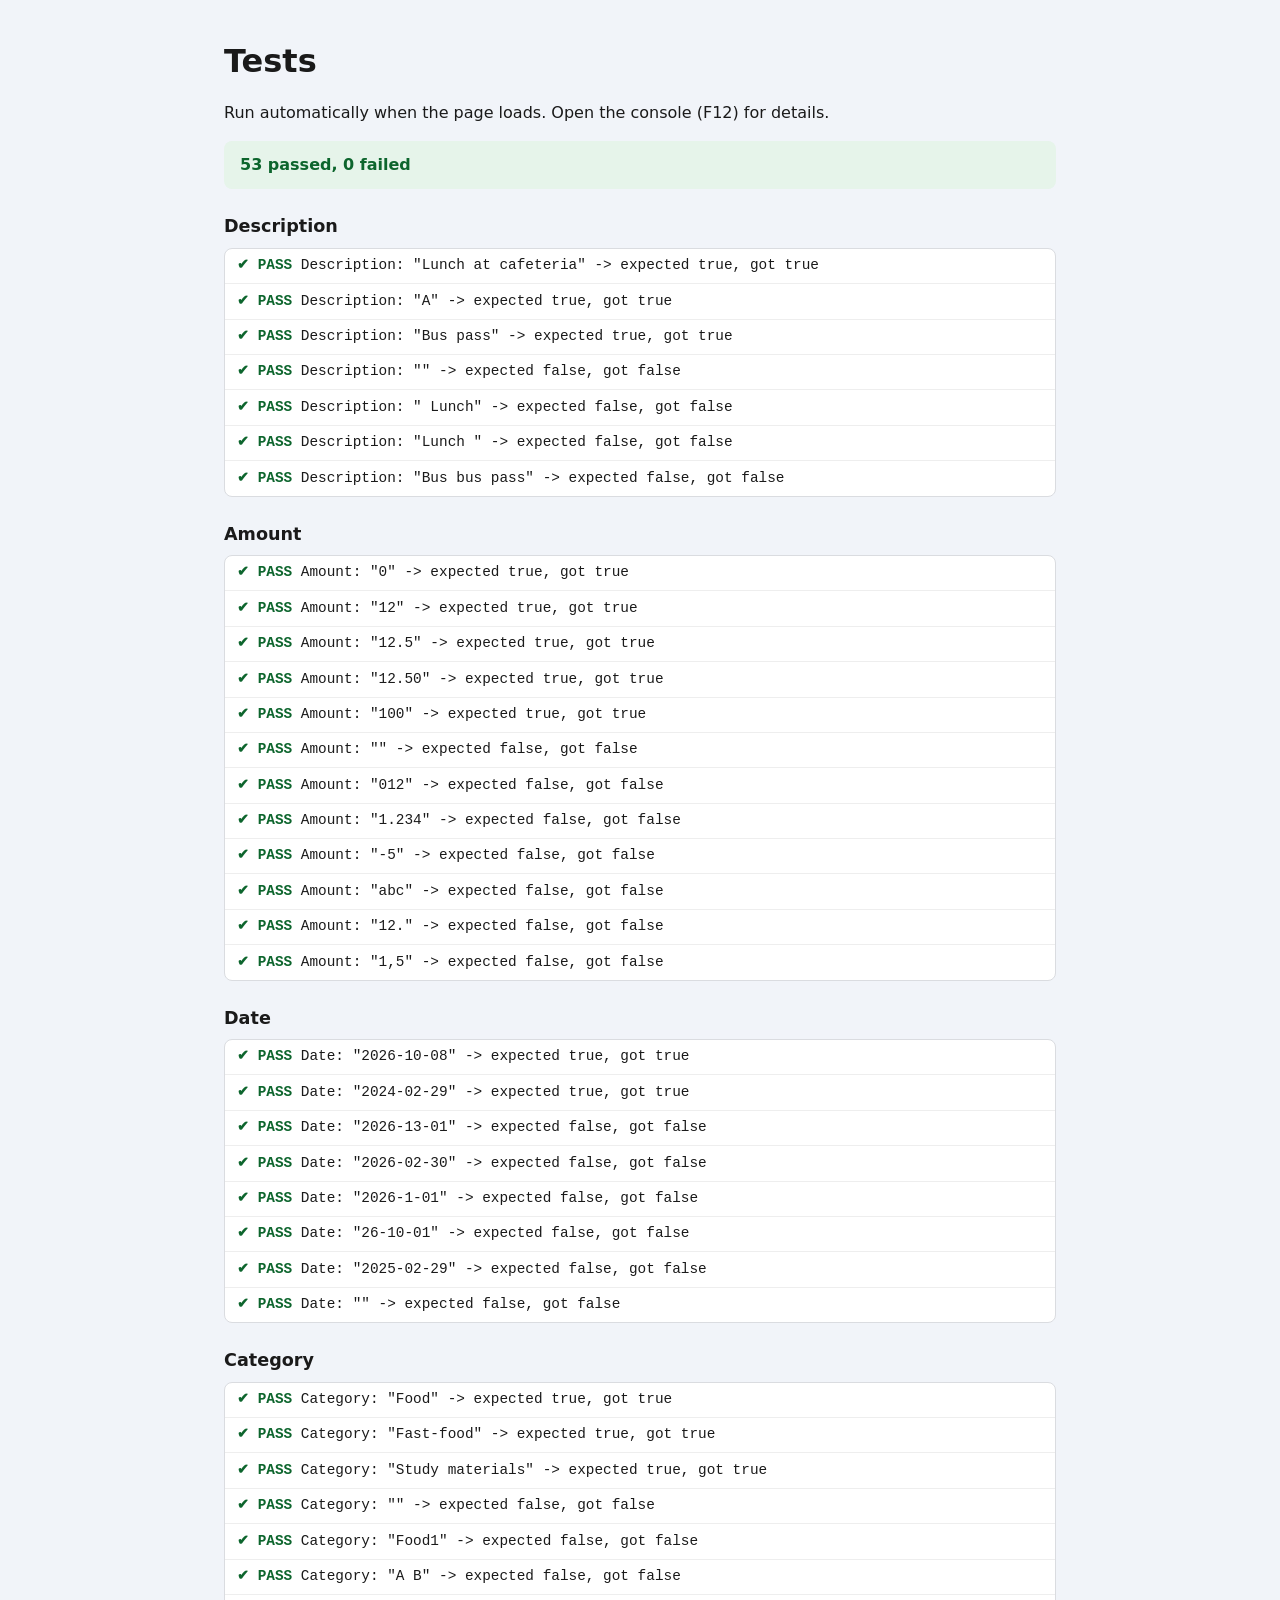
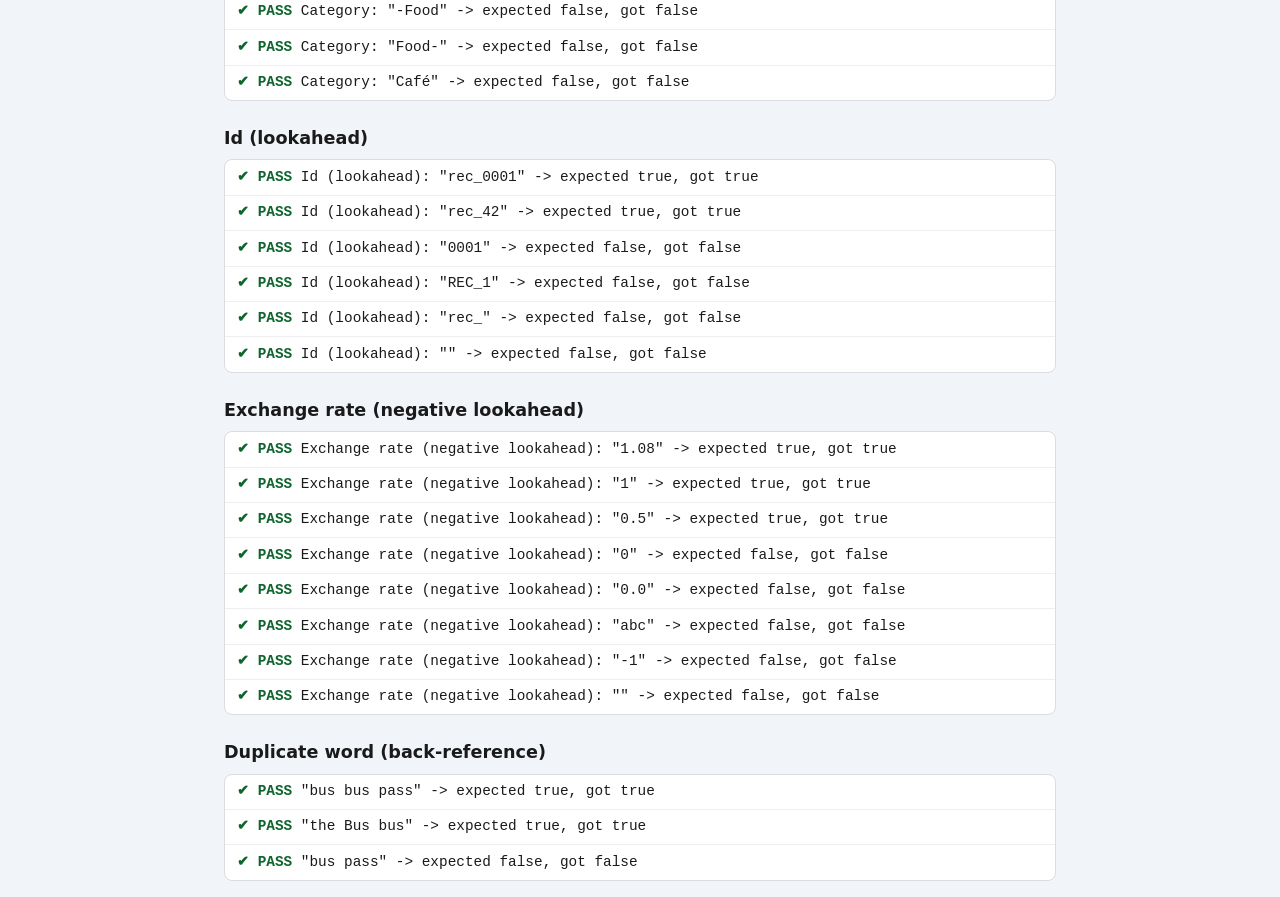
==== tests.html @ 9dc3785d "style: improved Records and Add sections" ====
<!DOCTYPE html>
<html lang="en">
<head>
    <meta charset="UTF-8">
    <meta name="viewport" content="width=device-width, initial-scale=1.0">
    <title>Expense Tracker - Tests</title>
    <style>
        body { font-family: system-ui, sans-serif; max-width: 52rem; margin: 0 auto; padding: 1rem; line-height: 1.5; color: #1a1a1a; background: #f1f4f9; }
        h1 { margin-bottom: 0.25rem; }
        h2 { margin: 1.5rem 0 0.5rem; font-size: 1.1rem; }
        #summary { padding: 0.75rem 1rem; border-radius: 8px; font-weight: 700; }
        #summary.pass { background: #e6f4ea; color: #0d652d; }
        #summary.fail { background: #fce8e6; color: #b3261e; }
        ul { list-style: none; padding: 0; margin: 0; background: #fff; border: 1px solid #dadce0; border-radius: 8px; }
        li { padding: 0.4rem 0.75rem; border-top: 1px solid #eee; font-family: ui-monospace, monospace; font-size: 0.9rem; }
        li:first-child { border-top: 0; }
        .ok::before { content: "\2714  PASS  "; color: #0d652d; font-weight: 700; }
        .ko::before { content: "\2718  FAIL  "; color: #b3261e; font-weight: 700; }
        .ko { background: #fff5f4; }
    </style>
</head>
<body>
    <h1>Tests</h1>
    <p>Run automatically when the page loads. Open the console (F12) for details.</p>
    <p id="summary" role="status" aria-live="polite">Running...</p>
    <div id="results"></div>

    <script type="module">
        import {
            RE, validateDescription, validateAmount, validateDate,
            validateCategory, validateId, validateRate
        } from './scripts/validators.js';

        let passed = 0;
        let failed = 0;
        const results = document.querySelector('#results');

        function group(title) {
            const h = document.createElement('h2');
            h.textContent = title;
            const ul = document.createElement('ul');
            results.append(h, ul);
            return ul;
        }

        function check(list, label, actual, expected) {
            const good = actual === expected;
            good ? passed++ : failed++;
            const li = document.createElement('li');
            li.className = good ? 'ok' : 'ko';
            li.textContent = `${label} -> expected ${expected}, got ${actual}`;
            list.append(li);
            if (!good) console.error('FAIL:', label);
        }

        // [fn, title, validValues, invalidValues]
        const suites = [
            [validateDescription, 'Description', ['Lunch at cafeteria', 'A', 'Bus pass'], ['', ' Lunch', 'Lunch ', 'Bus bus pass']],
            [validateAmount, 'Amount', ['0', '12', '12.5', '12.50', '100'], ['', '012', '1.234', '-5', 'abc', '12.', '1,5']],
            [validateDate, 'Date', ['2026-10-08', '2024-02-29'], ['2026-13-01', '2026-02-30', '2026-1-01', '26-10-01', '2025-02-29', '']],
            [validateCategory, 'Category', ['Food', 'Fast-food', 'Study materials'], ['', 'Food1', 'A  B', '-Food', 'Food-', 'Caf\u00e9']],
            [validateId, 'Id (lookahead)', ['rec_0001', 'rec_42'], ['0001', 'REC_1', 'rec_', '']],
            [validateRate, 'Exchange rate (negative lookahead)', ['1.08', '1', '0.5'], ['0', '0.0', 'abc', '-1', '']],
        ];

        for (const [fn, title, valid, invalid] of suites) {
            const list = group(title);
            valid.forEach((v) => check(list, `${title}: "${v}"`, fn(v).valid, true));
            invalid.forEach((v) => check(list, `${title}: "${v}"`, fn(v).valid, false));
        }

        const dup = group('Duplicate word (back-reference)');
        check(dup, '"bus bus pass"', RE.duplicateWord.test('bus bus pass'), true);
        check(dup, '"the Bus bus"', RE.duplicateWord.test('the Bus bus'), true);
        check(dup, '"bus pass"', RE.duplicateWord.test('bus pass'), false);

        const summary = document.querySelector('#summary');
        summary.textContent = `${passed} passed, ${failed} failed`;
        summary.className = failed === 0 ? 'pass' : 'fail';
    </script>
</body>
</html>
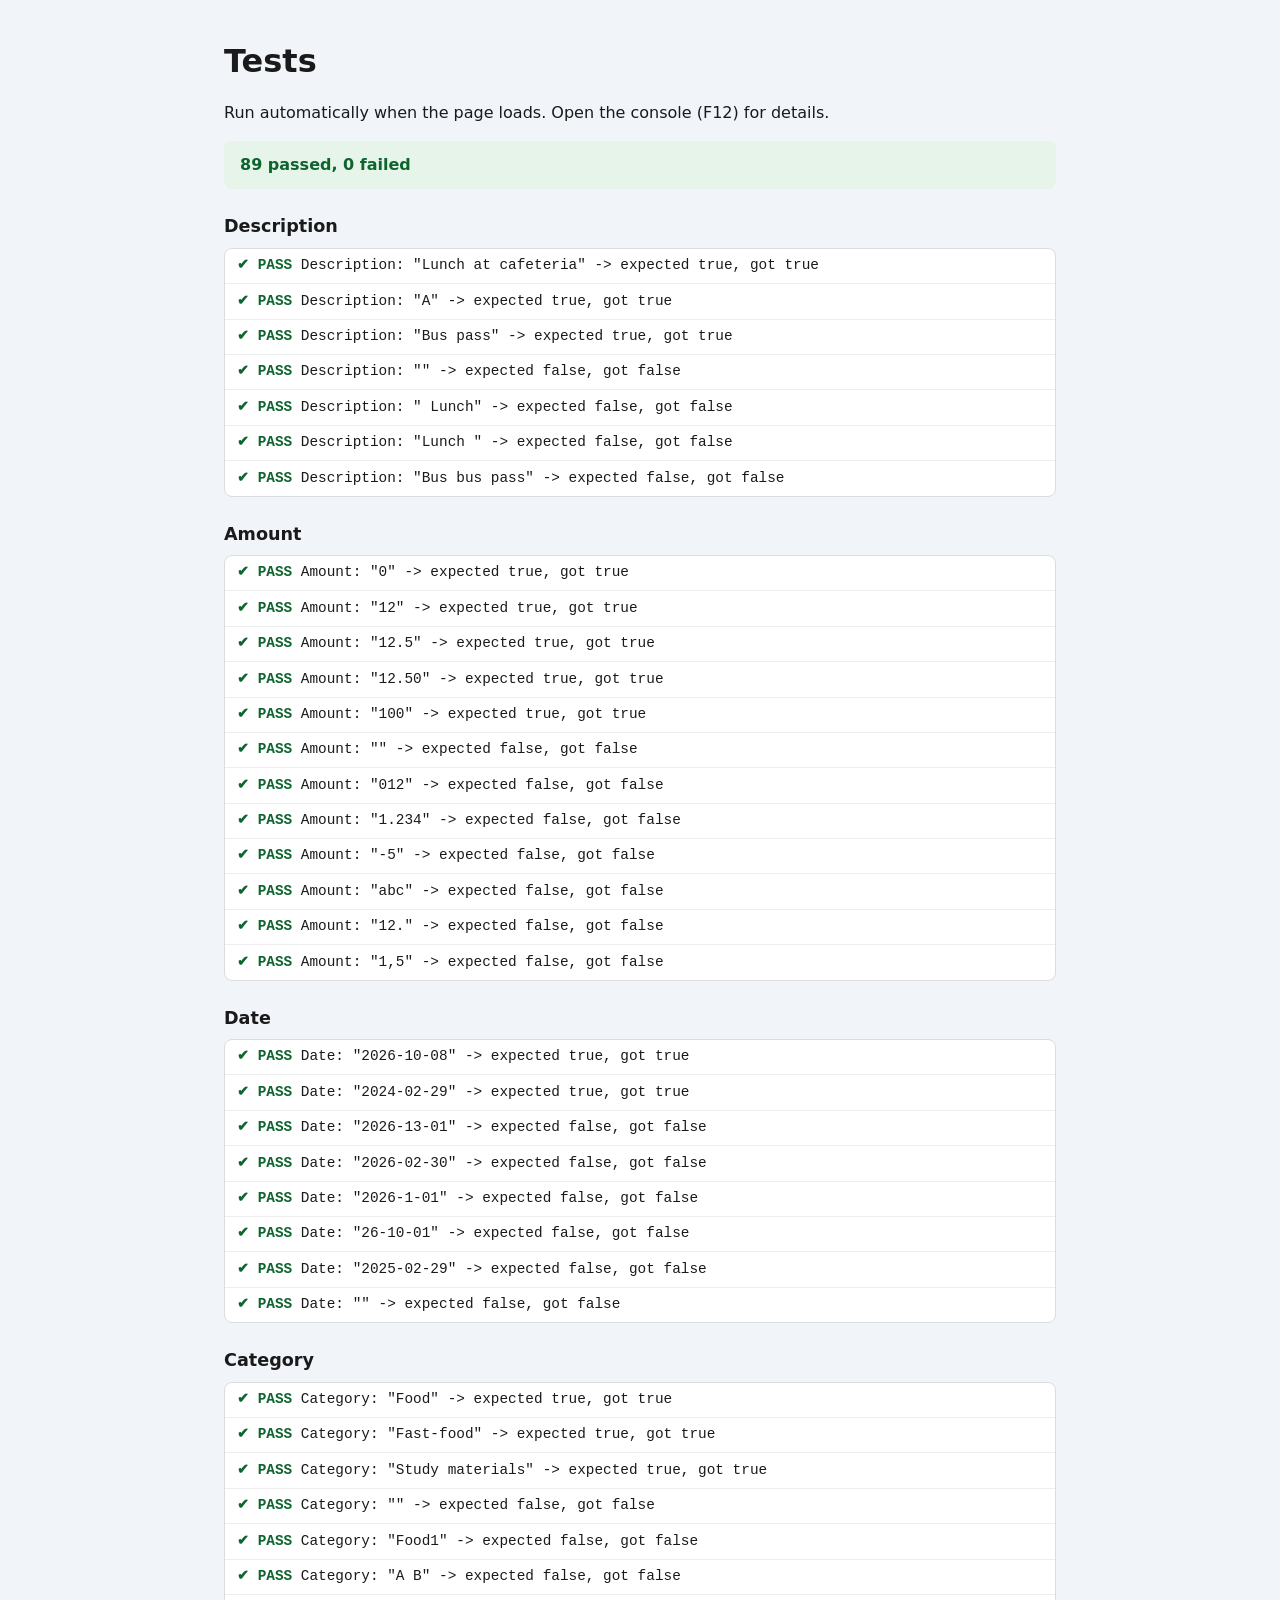
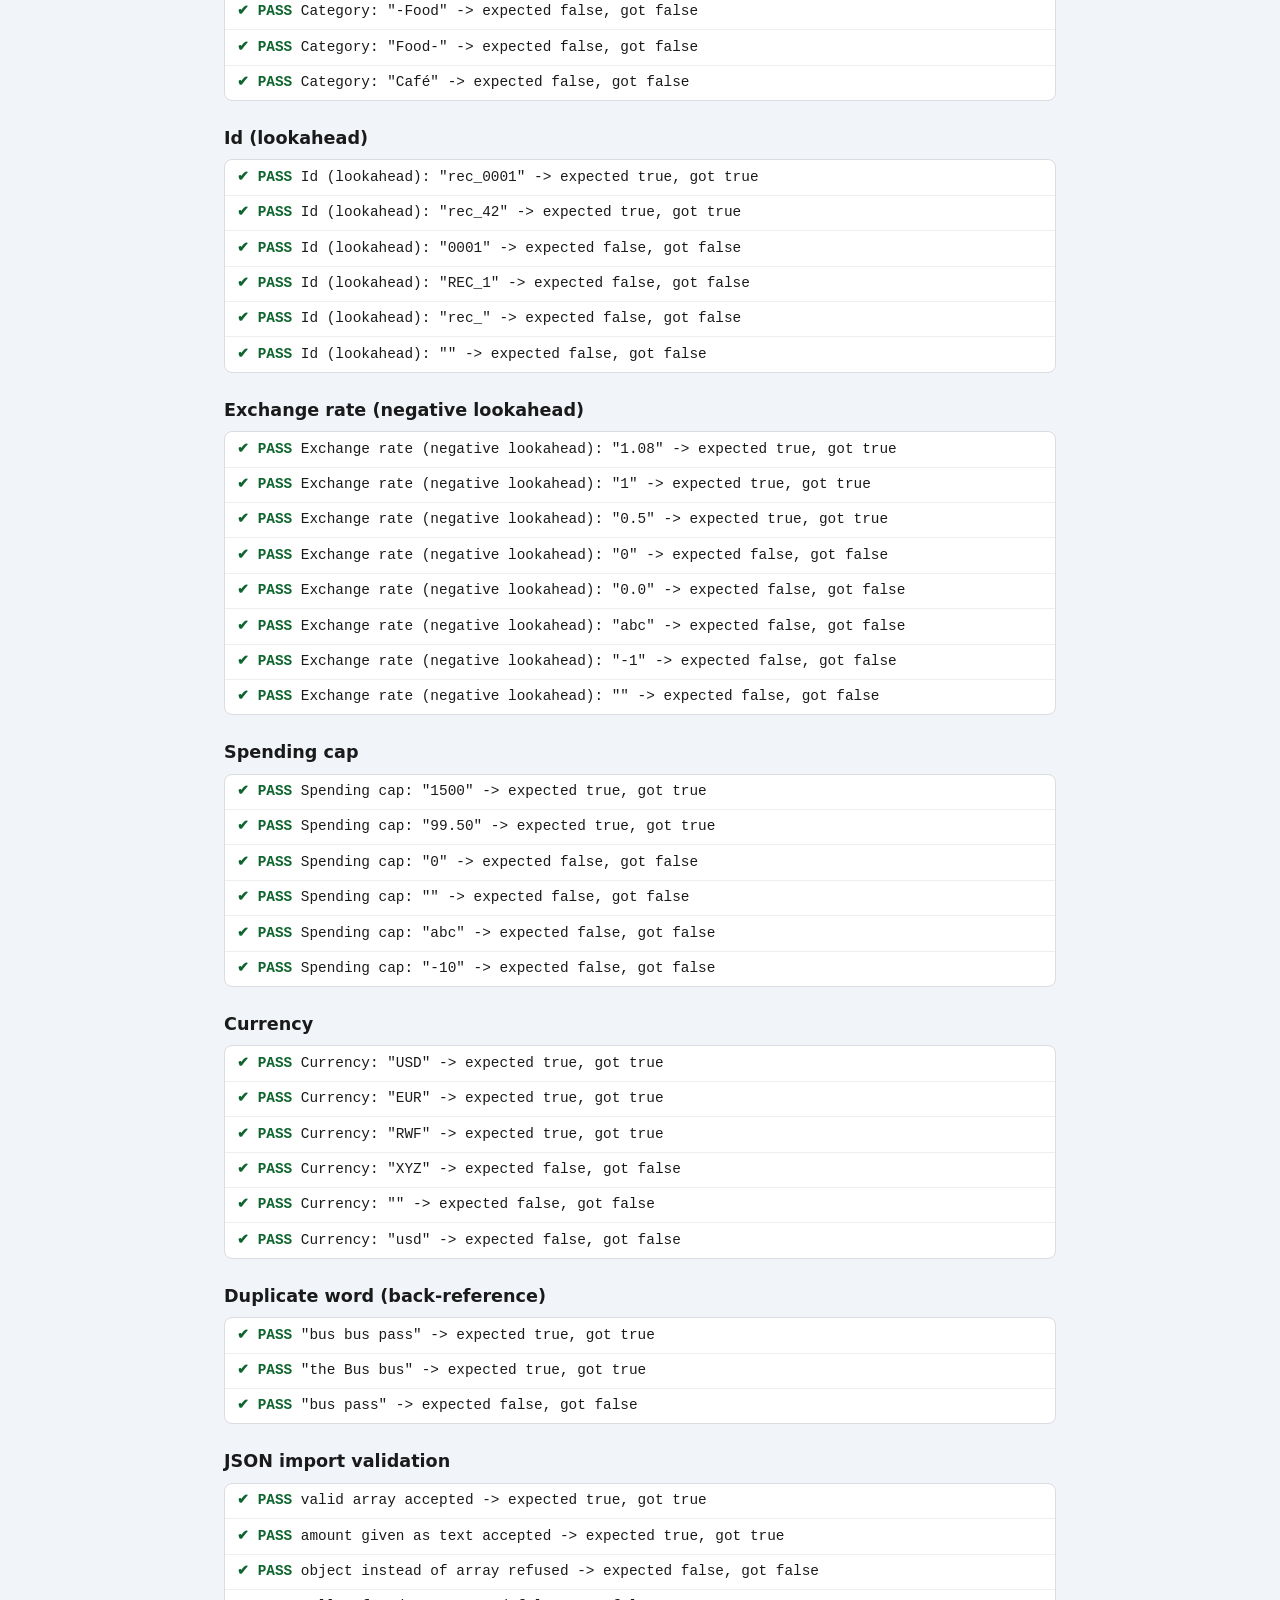
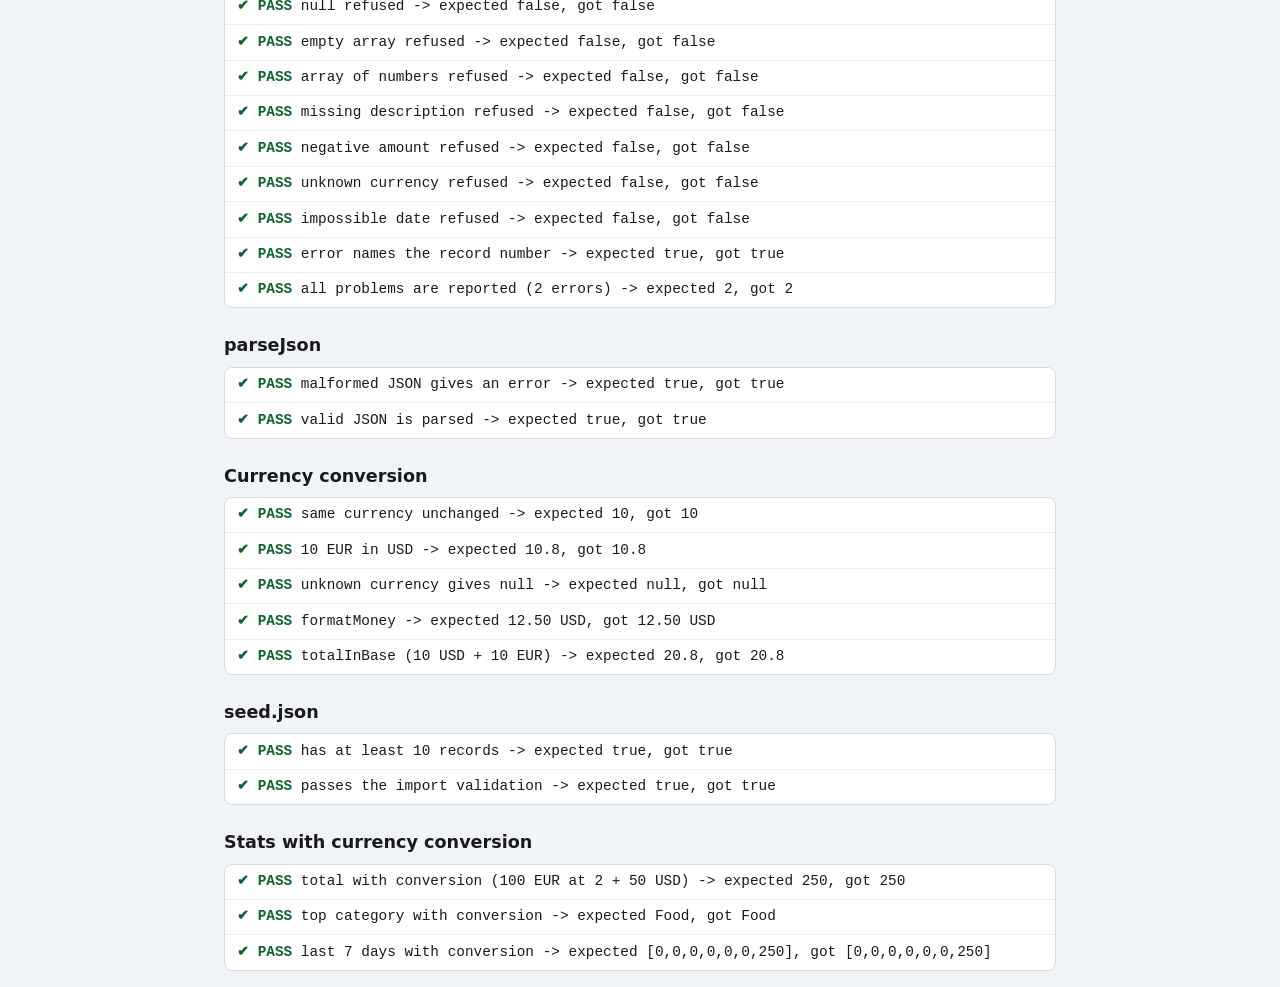
==== commit 568b86d1: ": Finalizatio (M7)" ====
--- a/tests.html
+++ b/tests.html
@@ -28,9 +28,11 @@
     <script type="module">
         import {
             RE, validateDescription, validateAmount, validateDate,
-            validateCategory, validateId, validateRate
+            validateCategory, validateId, validateRate, validateCap,
+            validateCurrency, validateImport
         } from './scripts/validators.js';
-
+        import { parseJson, DEFAULT_SETTINGS } from './scripts/storage.js'
+        import { convert, formatMoney, totalInBase } from './scripts/currency.js'
         let passed = 0;
         let failed = 0;
         const results = document.querySelector('#results');
@@ -53,7 +55,6 @@
             if (!good) console.error('FAIL:', label);
         }
 
-        // [fn, title, validValues, invalidValues]
         const suites = [
             [validateDescription, 'Description', ['Lunch at cafeteria', 'A', 'Bus pass'], ['', ' Lunch', 'Lunch ', 'Bus bus pass']],
             [validateAmount, 'Amount', ['0', '12', '12.5', '12.50', '100'], ['', '012', '1.234', '-5', 'abc', '12.', '1,5']],
@@ -61,6 +62,8 @@
             [validateCategory, 'Category', ['Food', 'Fast-food', 'Study materials'], ['', 'Food1', 'A  B', '-Food', 'Food-', 'Caf\u00e9']],
             [validateId, 'Id (lookahead)', ['rec_0001', 'rec_42'], ['0001', 'REC_1', 'rec_', '']],
             [validateRate, 'Exchange rate (negative lookahead)', ['1.08', '1', '0.5'], ['0', '0.0', 'abc', '-1', '']],
+            [validateCap, 'Spending cap', ['1500', '99.50'], ['0', '', 'abc','-10',]],
+            [validateCurrency, 'Currency', ['USD', 'EUR', 'RWF'], ['XYZ', '', 'usd']],
         ];
 
         for (const [fn, title, valid, invalid] of suites) {
@@ -74,6 +77,61 @@
         check(dup, '"the Bus bus"', RE.duplicateWord.test('the Bus bus'), true);
         check(dup, '"bus pass"', RE.duplicateWord.test('bus pass'), false);
 
+        const imp = group('JSON import validation');
+        const good = { description: 'Lunch', amount: 12.5, currency: 'USD', category: 'Food', date: '2026-10-21' };
+        check(imp, 'valid array accepted', validateImport([good]).valid, true);
+        check(imp, 'amount given as text accepted', validateImport([{ ...good, amount: '12.50' }]).valid, true);
+        check(imp, 'object instead of array refused', validateImport({}).valid, false);
+        check(imp, 'null refused', validateImport(null).valid, false);
+        check(imp, 'empty array refused', validateImport([]).valid, false);
+        check(imp, 'array of numbers refused', validateImport([1, 2]).valid, false);
+        check(imp, 'missing description refused', validateImport([{ ...good, description: undefined }]).valid, false);
+        check(imp, 'negative amount refused', validateImport([{ ...good, amount: -5 }]).valid, false);
+        check(imp, 'unknown currency refused', validateImport([{ ...good, currency: 'XYZ' }]).valid, false);
+        check(imp, 'impossible date refused', validateImport([{ ...good, date: '2026-02-30' }]).valid, false);
+        check(imp, 'error names the record number',
+            validateImport([good, { ...good, amount: 'abc' }]).errors[0].startsWith('Record 2'), true);
+        check(imp, 'all problems are reported (2 errors)',
+            validateImport([{ ...good, amount: 'abc', date: 'nope' }]).errors.length, 2);
+
+        const json = group('parseJson');
+        check(json, 'malformed JSON gives an error', parseJson('{oops').error !== null, true);
+        check(json, 'valid JSON is parsed', Array.isArray(parseJson('[]').data), true);
+
+        const cur = group('Currency conversion');
+        const rates = DEFAULT_SETTINGS.rates;
+        check(cur, 'same currency unchanged', convert(10, 'USD', 'USD', rates), 10);
+        check(cur, '10 EUR in USD', Math.round(convert(10, 'EUR', 'USD', rates) * 100) / 100, 10.8);
+        check(cur, 'unknown currency gives null', convert(10, 'XYZ', 'USD', rates), null);
+        check(cur, 'formatMoney', formatMoney(12.5, 'USD'), '12.50 USD');
+        check(cur, 'totalInBase (10 USD + 10 EUR)',
+            Math.round(totalInBase([{ amount: 10, currency: 'USD' }, { amount: 10, currency: 'EUR' }],
+                { baseCurrency: 'USD', rates }) * 100) / 100, 20.8);
+
+        const seedGroup = group('seed.json');
+        try {
+            const seed = await (await fetch('./seed.json')).json();
+            check(seedGroup, 'has at least 10 records', Array.isArray(seed) && seed.length >= 10, true);
+            check(seedGroup, 'passes the import validation', validateImport(seed).valid, true);
+        } catch (e) {
+            check(seedGroup, `seed.json could not be loaded (${e.message})`, false, true);
+        }
+
+        const statsGroup = group('Stats with currency conversion');
+        try {
+            const { computeStats, lastSevenDays } = await import('./scripts/stats.js');
+            const toBase = (record) => record.amount * ({ USD: 1, EUR: 2 }[record.currency] ?? 1);
+            const mixed = [
+                { category: 'Food', amount: 100, currency: 'EUR', date: '2026-10-21' },
+                { category: 'Books', amount: 50, currency: 'USD', date: '2026-10-21' },
+            ];
+            check(statsGroup, 'total with conversion (100 EUR at 2 + 50 USD)', computeStats(mixed, toBase).total, 250);
+            check(statsGroup, 'top category with conversion', computeStats(mixed, toBase).topCategory, 'Food');
+            check(statsGroup, 'last 7 days with conversion',
+                JSON.stringify(lastSevenDays(mixed, new Date(2026, 9, 21), toBase)), '[0,0,0,0,0,0,250]');
+        } catch (e) {
+            check(statsGroup, `stats.js could not be tested (${e.message})`, false, true);
+        }
         const summary = document.querySelector('#summary');
         summary.textContent = `${passed} passed, ${failed} failed`;
         summary.className = failed === 0 ? 'pass' : 'fail';
